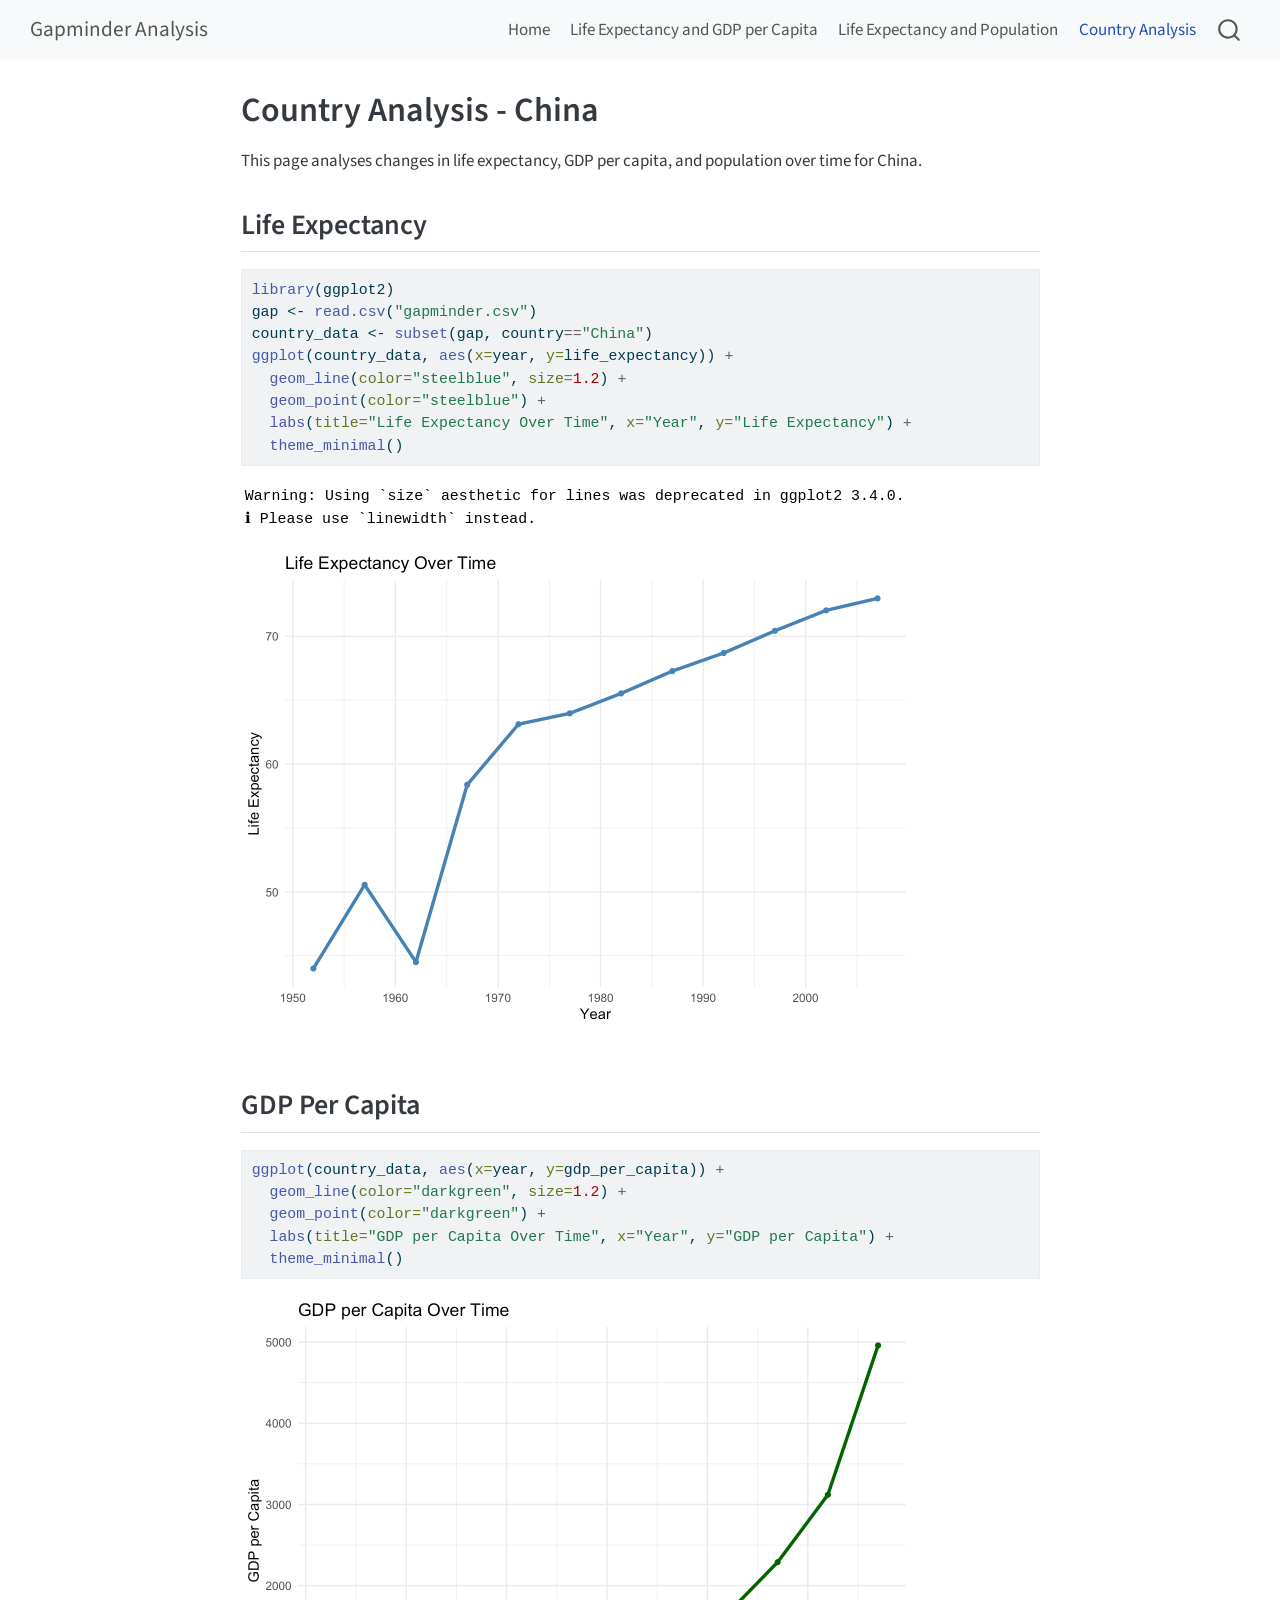
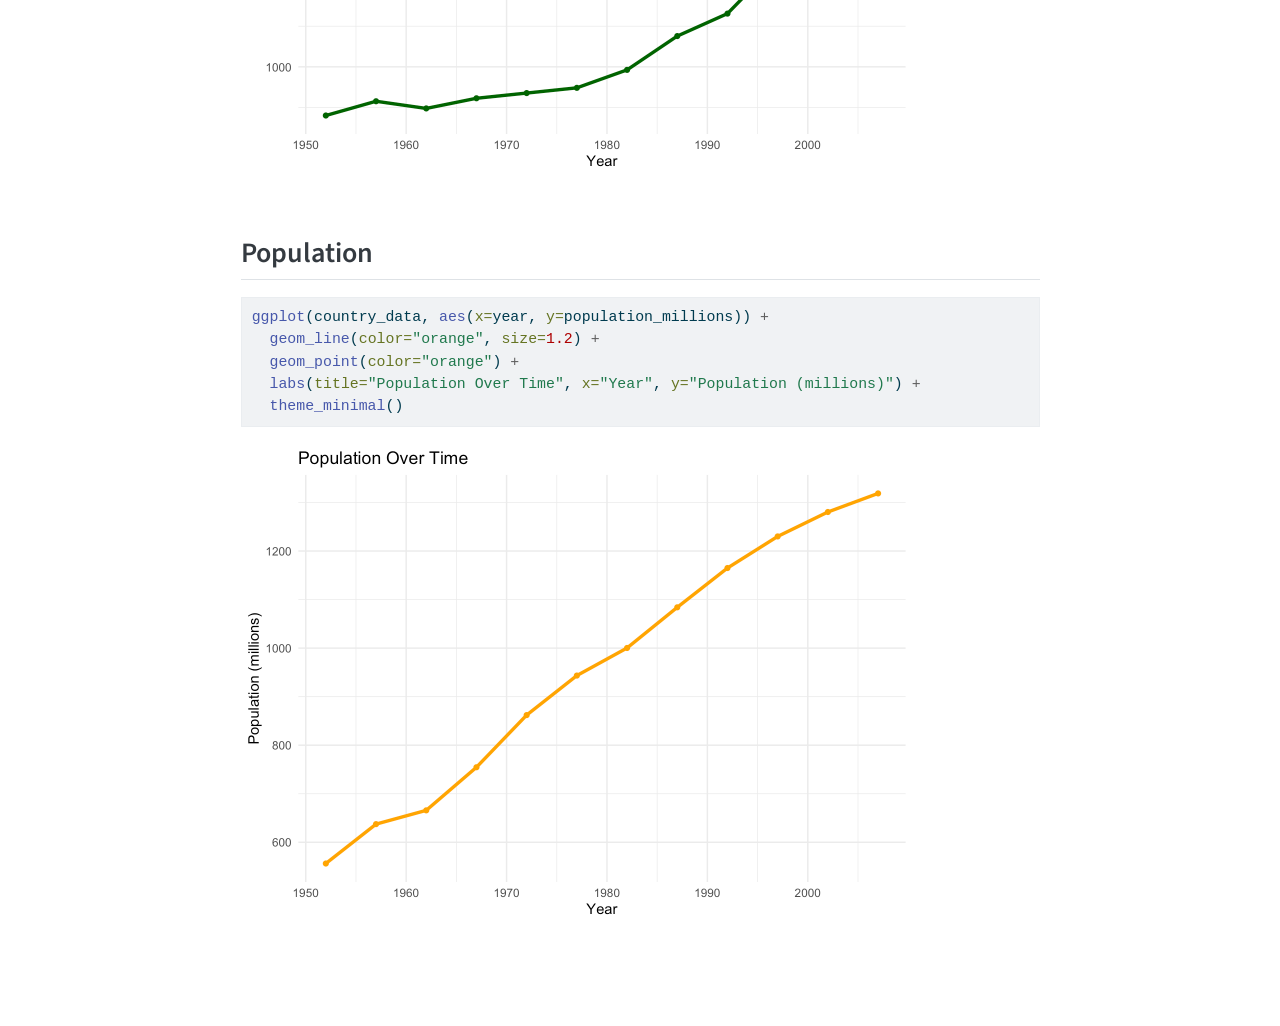
==== docs/country.html @ 9d83df92 "Final Quarto website with docs output and custom navbar" ====
<!DOCTYPE html>
<html xmlns="http://www.w3.org/1999/xhtml" lang="en" xml:lang="en"><head>

<meta charset="utf-8">
<meta name="generator" content="quarto-1.8.27">

<meta name="viewport" content="width=device-width, initial-scale=1.0, user-scalable=yes">


<title>Country Analysis - China – Gapminder Analysis</title>
<style>
code{white-space: pre-wrap;}
span.smallcaps{font-variant: small-caps;}
div.columns{display: flex; gap: min(4vw, 1.5em);}
div.column{flex: auto; overflow-x: auto;}
div.hanging-indent{margin-left: 1.5em; text-indent: -1.5em;}
ul.task-list{list-style: none;}
ul.task-list li input[type="checkbox"] {
  width: 0.8em;
  margin: 0 0.8em 0.2em -1em; /* quarto-specific, see https://github.com/quarto-dev/quarto-cli/issues/4556 */ 
  vertical-align: middle;
}
/* CSS for syntax highlighting */
html { -webkit-text-size-adjust: 100%; }
pre > code.sourceCode { white-space: pre; position: relative; }
pre > code.sourceCode > span { display: inline-block; line-height: 1.25; }
pre > code.sourceCode > span:empty { height: 1.2em; }
.sourceCode { overflow: visible; }
code.sourceCode > span { color: inherit; text-decoration: inherit; }
div.sourceCode { margin: 1em 0; }
pre.sourceCode { margin: 0; }
@media screen {
div.sourceCode { overflow: auto; }
}
@media print {
pre > code.sourceCode { white-space: pre-wrap; }
pre > code.sourceCode > span { text-indent: -5em; padding-left: 5em; }
}
pre.numberSource code
  { counter-reset: source-line 0; }
pre.numberSource code > span
  { position: relative; left: -4em; counter-increment: source-line; }
pre.numberSource code > span > a:first-child::before
  { content: counter(source-line);
    position: relative; left: -1em; text-align: right; vertical-align: baseline;
    border: none; display: inline-block;
    -webkit-touch-callout: none; -webkit-user-select: none;
    -khtml-user-select: none; -moz-user-select: none;
    -ms-user-select: none; user-select: none;
    padding: 0 4px; width: 4em;
  }
pre.numberSource { margin-left: 3em;  padding-left: 4px; }
div.sourceCode
  {   }
@media screen {
pre > code.sourceCode > span > a:first-child::before { text-decoration: underline; }
}
</style>


<script src="site_libs/quarto-nav/quarto-nav.js"></script>
<script src="site_libs/quarto-nav/headroom.min.js"></script>
<script src="site_libs/clipboard/clipboard.min.js"></script>
<script src="site_libs/quarto-search/autocomplete.umd.js"></script>
<script src="site_libs/quarto-search/fuse.min.js"></script>
<script src="site_libs/quarto-search/quarto-search.js"></script>
<meta name="quarto:offset" content="./">
<script src="site_libs/quarto-html/quarto.js" type="module"></script>
<script src="site_libs/quarto-html/tabsets/tabsets.js" type="module"></script>
<script src="site_libs/quarto-html/axe/axe-check.js" type="module"></script>
<script src="site_libs/quarto-html/popper.min.js"></script>
<script src="site_libs/quarto-html/tippy.umd.min.js"></script>
<script src="site_libs/quarto-html/anchor.min.js"></script>
<link href="site_libs/quarto-html/tippy.css" rel="stylesheet">
<link href="site_libs/quarto-html/quarto-syntax-highlighting-ed96de9b727972fe78a7b5d16c58bf87.css" rel="stylesheet" id="quarto-text-highlighting-styles">
<script src="site_libs/bootstrap/bootstrap.min.js"></script>
<link href="site_libs/bootstrap/bootstrap-icons.css" rel="stylesheet">
<link href="site_libs/bootstrap/bootstrap-5b4ad623e5705c0698d39aec6f10cf02.min.css" rel="stylesheet" append-hash="true" id="quarto-bootstrap" data-mode="light">
<script id="quarto-search-options" type="application/json">{
  "location": "navbar",
  "copy-button": false,
  "collapse-after": 3,
  "panel-placement": "end",
  "type": "overlay",
  "limit": 50,
  "keyboard-shortcut": [
    "f",
    "/",
    "s"
  ],
  "show-item-context": false,
  "language": {
    "search-no-results-text": "No results",
    "search-matching-documents-text": "matching documents",
    "search-copy-link-title": "Copy link to search",
    "search-hide-matches-text": "Hide additional matches",
    "search-more-match-text": "more match in this document",
    "search-more-matches-text": "more matches in this document",
    "search-clear-button-title": "Clear",
    "search-text-placeholder": "",
    "search-detached-cancel-button-title": "Cancel",
    "search-submit-button-title": "Submit",
    "search-label": "Search"
  }
}</script>


</head>

<body class="nav-fixed fullcontent quarto-light">

<div id="quarto-search-results"></div>
  <header id="quarto-header" class="headroom fixed-top">
    <nav class="navbar navbar-expand-lg " data-bs-theme="dark">
      <div class="navbar-container container-fluid">
      <div class="navbar-brand-container mx-auto">
    <a class="navbar-brand" href="./index.html">
    <span class="navbar-title">Gapminder Analysis</span>
    </a>
  </div>
            <div id="quarto-search" class="" title="Search"></div>
          <button class="navbar-toggler" type="button" data-bs-toggle="collapse" data-bs-target="#navbarCollapse" aria-controls="navbarCollapse" role="menu" aria-expanded="false" aria-label="Toggle navigation" onclick="if (window.quartoToggleHeadroom) { window.quartoToggleHeadroom(); }">
  <span class="navbar-toggler-icon"></span>
</button>
          <div class="collapse navbar-collapse" id="navbarCollapse">
            <ul class="navbar-nav navbar-nav-scroll ms-auto">
  <li class="nav-item">
    <a class="nav-link" href="./index.html"> 
<span class="menu-text">Home</span></a>
  </li>  
  <li class="nav-item">
    <a class="nav-link" href="./life-gdp.html"> 
<span class="menu-text">Life Expectancy and GDP per Capita</span></a>
  </li>  
  <li class="nav-item">
    <a class="nav-link" href="./life-population.html"> 
<span class="menu-text">Life Expectancy and Population</span></a>
  </li>  
  <li class="nav-item">
    <a class="nav-link active" href="./country.html" aria-current="page"> 
<span class="menu-text">Country Analysis</span></a>
  </li>  
</ul>
          </div> <!-- /navcollapse -->
            <div class="quarto-navbar-tools">
</div>
      </div> <!-- /container-fluid -->
    </nav>
</header>
<!-- content -->
<div id="quarto-content" class="quarto-container page-columns page-rows-contents page-layout-article page-navbar">
<!-- sidebar -->
<!-- margin-sidebar -->
    
<!-- main -->
<main class="content" id="quarto-document-content">

<header id="title-block-header" class="quarto-title-block default">
<div class="quarto-title">
<h1 class="title">Country Analysis - China</h1>
</div>



<div class="quarto-title-meta">

    
  
    
  </div>
  


</header>


<p>This page analyses changes in life expectancy, GDP per capita, and population over time for China.</p>
<section id="life-expectancy" class="level2">
<h2 class="anchored" data-anchor-id="life-expectancy">Life Expectancy</h2>
<div class="cell">
<div class="code-copy-outer-scaffold"><div class="sourceCode cell-code" id="cb1"><pre class="sourceCode r code-with-copy"><code class="sourceCode r"><span id="cb1-1"><a href="#cb1-1" aria-hidden="true" tabindex="-1"></a><span class="fu">library</span>(ggplot2)</span>
<span id="cb1-2"><a href="#cb1-2" aria-hidden="true" tabindex="-1"></a>gap <span class="ot">&lt;-</span> <span class="fu">read.csv</span>(<span class="st">"gapminder.csv"</span>)</span>
<span id="cb1-3"><a href="#cb1-3" aria-hidden="true" tabindex="-1"></a>country_data <span class="ot">&lt;-</span> <span class="fu">subset</span>(gap, country<span class="sc">==</span><span class="st">"China"</span>)</span>
<span id="cb1-4"><a href="#cb1-4" aria-hidden="true" tabindex="-1"></a><span class="fu">ggplot</span>(country_data, <span class="fu">aes</span>(<span class="at">x=</span>year, <span class="at">y=</span>life_expectancy)) <span class="sc">+</span></span>
<span id="cb1-5"><a href="#cb1-5" aria-hidden="true" tabindex="-1"></a>  <span class="fu">geom_line</span>(<span class="at">color=</span><span class="st">"steelblue"</span>, <span class="at">size=</span><span class="fl">1.2</span>) <span class="sc">+</span></span>
<span id="cb1-6"><a href="#cb1-6" aria-hidden="true" tabindex="-1"></a>  <span class="fu">geom_point</span>(<span class="at">color=</span><span class="st">"steelblue"</span>) <span class="sc">+</span></span>
<span id="cb1-7"><a href="#cb1-7" aria-hidden="true" tabindex="-1"></a>  <span class="fu">labs</span>(<span class="at">title=</span><span class="st">"Life Expectancy Over Time"</span>, <span class="at">x=</span><span class="st">"Year"</span>, <span class="at">y=</span><span class="st">"Life Expectancy"</span>) <span class="sc">+</span></span>
<span id="cb1-8"><a href="#cb1-8" aria-hidden="true" tabindex="-1"></a>  <span class="fu">theme_minimal</span>()</span></code></pre></div><button title="Copy to Clipboard" class="code-copy-button"><i class="bi"></i></button></div>
<div class="cell-output cell-output-stderr">
<pre><code>Warning: Using `size` aesthetic for lines was deprecated in ggplot2 3.4.0.
ℹ Please use `linewidth` instead.</code></pre>
</div>
<div class="cell-output-display">
<div>
<figure class="figure">
<p><img src="country_files/figure-html/unnamed-chunk-1-1.png" class="img-fluid figure-img" width="672"></p>
</figure>
</div>
</div>
</div>
</section>
<section id="gdp-per-capita" class="level2">
<h2 class="anchored" data-anchor-id="gdp-per-capita">GDP Per Capita</h2>
<div class="cell">
<div class="code-copy-outer-scaffold"><div class="sourceCode cell-code" id="cb3"><pre class="sourceCode r code-with-copy"><code class="sourceCode r"><span id="cb3-1"><a href="#cb3-1" aria-hidden="true" tabindex="-1"></a><span class="fu">ggplot</span>(country_data, <span class="fu">aes</span>(<span class="at">x=</span>year, <span class="at">y=</span>gdp_per_capita)) <span class="sc">+</span></span>
<span id="cb3-2"><a href="#cb3-2" aria-hidden="true" tabindex="-1"></a>  <span class="fu">geom_line</span>(<span class="at">color=</span><span class="st">"darkgreen"</span>, <span class="at">size=</span><span class="fl">1.2</span>) <span class="sc">+</span></span>
<span id="cb3-3"><a href="#cb3-3" aria-hidden="true" tabindex="-1"></a>  <span class="fu">geom_point</span>(<span class="at">color=</span><span class="st">"darkgreen"</span>) <span class="sc">+</span></span>
<span id="cb3-4"><a href="#cb3-4" aria-hidden="true" tabindex="-1"></a>  <span class="fu">labs</span>(<span class="at">title=</span><span class="st">"GDP per Capita Over Time"</span>, <span class="at">x=</span><span class="st">"Year"</span>, <span class="at">y=</span><span class="st">"GDP per Capita"</span>) <span class="sc">+</span></span>
<span id="cb3-5"><a href="#cb3-5" aria-hidden="true" tabindex="-1"></a>  <span class="fu">theme_minimal</span>()</span></code></pre></div><button title="Copy to Clipboard" class="code-copy-button"><i class="bi"></i></button></div>
<div class="cell-output-display">
<div>
<figure class="figure">
<p><img src="country_files/figure-html/unnamed-chunk-2-1.png" class="img-fluid figure-img" width="672"></p>
</figure>
</div>
</div>
</div>
</section>
<section id="population" class="level2">
<h2 class="anchored" data-anchor-id="population">Population</h2>
<div class="cell">
<div class="code-copy-outer-scaffold"><div class="sourceCode cell-code" id="cb4"><pre class="sourceCode r code-with-copy"><code class="sourceCode r"><span id="cb4-1"><a href="#cb4-1" aria-hidden="true" tabindex="-1"></a><span class="fu">ggplot</span>(country_data, <span class="fu">aes</span>(<span class="at">x=</span>year, <span class="at">y=</span>population_millions)) <span class="sc">+</span></span>
<span id="cb4-2"><a href="#cb4-2" aria-hidden="true" tabindex="-1"></a>  <span class="fu">geom_line</span>(<span class="at">color=</span><span class="st">"orange"</span>, <span class="at">size=</span><span class="fl">1.2</span>) <span class="sc">+</span></span>
<span id="cb4-3"><a href="#cb4-3" aria-hidden="true" tabindex="-1"></a>  <span class="fu">geom_point</span>(<span class="at">color=</span><span class="st">"orange"</span>) <span class="sc">+</span></span>
<span id="cb4-4"><a href="#cb4-4" aria-hidden="true" tabindex="-1"></a>  <span class="fu">labs</span>(<span class="at">title=</span><span class="st">"Population Over Time"</span>, <span class="at">x=</span><span class="st">"Year"</span>, <span class="at">y=</span><span class="st">"Population (millions)"</span>) <span class="sc">+</span></span>
<span id="cb4-5"><a href="#cb4-5" aria-hidden="true" tabindex="-1"></a>  <span class="fu">theme_minimal</span>()</span></code></pre></div><button title="Copy to Clipboard" class="code-copy-button"><i class="bi"></i></button></div>
<div class="cell-output-display">
<div>
<figure class="figure">
<p><img src="country_files/figure-html/unnamed-chunk-3-1.png" class="img-fluid figure-img" width="672"></p>
</figure>
</div>
</div>
</div>


</section>

</main> <!-- /main -->
<script id="quarto-html-after-body" type="application/javascript">
  window.document.addEventListener("DOMContentLoaded", function (event) {
    const icon = "";
    const anchorJS = new window.AnchorJS();
    anchorJS.options = {
      placement: 'right',
      icon: icon
    };
    anchorJS.add('.anchored');
    const isCodeAnnotation = (el) => {
      for (const clz of el.classList) {
        if (clz.startsWith('code-annotation-')) {                     
          return true;
        }
      }
      return false;
    }
    const onCopySuccess = function(e) {
      // button target
      const button = e.trigger;
      // don't keep focus
      button.blur();
      // flash "checked"
      button.classList.add('code-copy-button-checked');
      var currentTitle = button.getAttribute("title");
      button.setAttribute("title", "Copied!");
      let tooltip;
      if (window.bootstrap) {
        button.setAttribute("data-bs-toggle", "tooltip");
        button.setAttribute("data-bs-placement", "left");
        button.setAttribute("data-bs-title", "Copied!");
        tooltip = new bootstrap.Tooltip(button, 
          { trigger: "manual", 
            customClass: "code-copy-button-tooltip",
            offset: [0, -8]});
        tooltip.show();    
      }
      setTimeout(function() {
        if (tooltip) {
          tooltip.hide();
          button.removeAttribute("data-bs-title");
          button.removeAttribute("data-bs-toggle");
          button.removeAttribute("data-bs-placement");
        }
        button.setAttribute("title", currentTitle);
        button.classList.remove('code-copy-button-checked');
      }, 1000);
      // clear code selection
      e.clearSelection();
    }
    const getTextToCopy = function(trigger) {
      const outerScaffold = trigger.parentElement.cloneNode(true);
      const codeEl = outerScaffold.querySelector('code');
      for (const childEl of codeEl.children) {
        if (isCodeAnnotation(childEl)) {
          childEl.remove();
        }
      }
      return codeEl.innerText;
    }
    const clipboard = new window.ClipboardJS('.code-copy-button:not([data-in-quarto-modal])', {
      text: getTextToCopy
    });
    clipboard.on('success', onCopySuccess);
    if (window.document.getElementById('quarto-embedded-source-code-modal')) {
      const clipboardModal = new window.ClipboardJS('.code-copy-button[data-in-quarto-modal]', {
        text: getTextToCopy,
        container: window.document.getElementById('quarto-embedded-source-code-modal')
      });
      clipboardModal.on('success', onCopySuccess);
    }
      var localhostRegex = new RegExp(/^(?:http|https):\/\/localhost\:?[0-9]*\//);
      var mailtoRegex = new RegExp(/^mailto:/);
        var filterRegex = new RegExp('/' + window.location.host + '/');
      var isInternal = (href) => {
          return filterRegex.test(href) || localhostRegex.test(href) || mailtoRegex.test(href);
      }
      // Inspect non-navigation links and adorn them if external
     var links = window.document.querySelectorAll('a[href]:not(.nav-link):not(.navbar-brand):not(.toc-action):not(.sidebar-link):not(.sidebar-item-toggle):not(.pagination-link):not(.no-external):not([aria-hidden]):not(.dropdown-item):not(.quarto-navigation-tool):not(.about-link)');
      for (var i=0; i<links.length; i++) {
        const link = links[i];
        if (!isInternal(link.href)) {
          // undo the damage that might have been done by quarto-nav.js in the case of
          // links that we want to consider external
          if (link.dataset.originalHref !== undefined) {
            link.href = link.dataset.originalHref;
          }
        }
      }
    function tippyHover(el, contentFn, onTriggerFn, onUntriggerFn) {
      const config = {
        allowHTML: true,
        maxWidth: 500,
        delay: 100,
        arrow: false,
        appendTo: function(el) {
            return el.parentElement;
        },
        interactive: true,
        interactiveBorder: 10,
        theme: 'quarto',
        placement: 'bottom-start',
      };
      if (contentFn) {
        config.content = contentFn;
      }
      if (onTriggerFn) {
        config.onTrigger = onTriggerFn;
      }
      if (onUntriggerFn) {
        config.onUntrigger = onUntriggerFn;
      }
      window.tippy(el, config); 
    }
    const noterefs = window.document.querySelectorAll('a[role="doc-noteref"]');
    for (var i=0; i<noterefs.length; i++) {
      const ref = noterefs[i];
      tippyHover(ref, function() {
        // use id or data attribute instead here
        let href = ref.getAttribute('data-footnote-href') || ref.getAttribute('href');
        try { href = new URL(href).hash; } catch {}
        const id = href.replace(/^#\/?/, "");
        const note = window.document.getElementById(id);
        if (note) {
          return note.innerHTML;
        } else {
          return "";
        }
      });
    }
    const xrefs = window.document.querySelectorAll('a.quarto-xref');
    const processXRef = (id, note) => {
      // Strip column container classes
      const stripColumnClz = (el) => {
        el.classList.remove("page-full", "page-columns");
        if (el.children) {
          for (const child of el.children) {
            stripColumnClz(child);
          }
        }
      }
      stripColumnClz(note)
      if (id === null || id.startsWith('sec-')) {
        // Special case sections, only their first couple elements
        const container = document.createElement("div");
        if (note.children && note.children.length > 2) {
          container.appendChild(note.children[0].cloneNode(true));
          for (let i = 1; i < note.children.length; i++) {
            const child = note.children[i];
            if (child.tagName === "P" && child.innerText === "") {
              continue;
            } else {
              container.appendChild(child.cloneNode(true));
              break;
            }
          }
          if (window.Quarto?.typesetMath) {
            window.Quarto.typesetMath(container);
          }
          return container.innerHTML
        } else {
          if (window.Quarto?.typesetMath) {
            window.Quarto.typesetMath(note);
          }
          return note.innerHTML;
        }
      } else {
        // Remove any anchor links if they are present
        const anchorLink = note.querySelector('a.anchorjs-link');
        if (anchorLink) {
          anchorLink.remove();
        }
        if (window.Quarto?.typesetMath) {
          window.Quarto.typesetMath(note);
        }
        if (note.classList.contains("callout")) {
          return note.outerHTML;
        } else {
          return note.innerHTML;
        }
      }
    }
    for (var i=0; i<xrefs.length; i++) {
      const xref = xrefs[i];
      tippyHover(xref, undefined, function(instance) {
        instance.disable();
        let url = xref.getAttribute('href');
        let hash = undefined; 
        if (url.startsWith('#')) {
          hash = url;
        } else {
          try { hash = new URL(url).hash; } catch {}
        }
        if (hash) {
          const id = hash.replace(/^#\/?/, "");
          const note = window.document.getElementById(id);
          if (note !== null) {
            try {
              const html = processXRef(id, note.cloneNode(true));
              instance.setContent(html);
            } finally {
              instance.enable();
              instance.show();
            }
          } else {
            // See if we can fetch this
            fetch(url.split('#')[0])
            .then(res => res.text())
            .then(html => {
              const parser = new DOMParser();
              const htmlDoc = parser.parseFromString(html, "text/html");
              const note = htmlDoc.getElementById(id);
              if (note !== null) {
                const html = processXRef(id, note);
                instance.setContent(html);
              } 
            }).finally(() => {
              instance.enable();
              instance.show();
            });
          }
        } else {
          // See if we can fetch a full url (with no hash to target)
          // This is a special case and we should probably do some content thinning / targeting
          fetch(url)
          .then(res => res.text())
          .then(html => {
            const parser = new DOMParser();
            const htmlDoc = parser.parseFromString(html, "text/html");
            const note = htmlDoc.querySelector('main.content');
            if (note !== null) {
              // This should only happen for chapter cross references
              // (since there is no id in the URL)
              // remove the first header
              if (note.children.length > 0 && note.children[0].tagName === "HEADER") {
                note.children[0].remove();
              }
              const html = processXRef(null, note);
              instance.setContent(html);
            } 
          }).finally(() => {
            instance.enable();
            instance.show();
          });
        }
      }, function(instance) {
      });
    }
        let selectedAnnoteEl;
        const selectorForAnnotation = ( cell, annotation) => {
          let cellAttr = 'data-code-cell="' + cell + '"';
          let lineAttr = 'data-code-annotation="' +  annotation + '"';
          const selector = 'span[' + cellAttr + '][' + lineAttr + ']';
          return selector;
        }
        const selectCodeLines = (annoteEl) => {
          const doc = window.document;
          const targetCell = annoteEl.getAttribute("data-target-cell");
          const targetAnnotation = annoteEl.getAttribute("data-target-annotation");
          const annoteSpan = window.document.querySelector(selectorForAnnotation(targetCell, targetAnnotation));
          const lines = annoteSpan.getAttribute("data-code-lines").split(",");
          const lineIds = lines.map((line) => {
            return targetCell + "-" + line;
          })
          let top = null;
          let height = null;
          let parent = null;
          if (lineIds.length > 0) {
              //compute the position of the single el (top and bottom and make a div)
              const el = window.document.getElementById(lineIds[0]);
              top = el.offsetTop;
              height = el.offsetHeight;
              parent = el.parentElement.parentElement;
            if (lineIds.length > 1) {
              const lastEl = window.document.getElementById(lineIds[lineIds.length - 1]);
              const bottom = lastEl.offsetTop + lastEl.offsetHeight;
              height = bottom - top;
            }
            if (top !== null && height !== null && parent !== null) {
              // cook up a div (if necessary) and position it 
              let div = window.document.getElementById("code-annotation-line-highlight");
              if (div === null) {
                div = window.document.createElement("div");
                div.setAttribute("id", "code-annotation-line-highlight");
                div.style.position = 'absolute';
                parent.appendChild(div);
              }
              div.style.top = top - 2 + "px";
              div.style.height = height + 4 + "px";
              div.style.left = 0;
              let gutterDiv = window.document.getElementById("code-annotation-line-highlight-gutter");
              if (gutterDiv === null) {
                gutterDiv = window.document.createElement("div");
                gutterDiv.setAttribute("id", "code-annotation-line-highlight-gutter");
                gutterDiv.style.position = 'absolute';
                const codeCell = window.document.getElementById(targetCell);
                const gutter = codeCell.querySelector('.code-annotation-gutter');
                gutter.appendChild(gutterDiv);
              }
              gutterDiv.style.top = top - 2 + "px";
              gutterDiv.style.height = height + 4 + "px";
            }
            selectedAnnoteEl = annoteEl;
          }
        };
        const unselectCodeLines = () => {
          const elementsIds = ["code-annotation-line-highlight", "code-annotation-line-highlight-gutter"];
          elementsIds.forEach((elId) => {
            const div = window.document.getElementById(elId);
            if (div) {
              div.remove();
            }
          });
          selectedAnnoteEl = undefined;
        };
          // Handle positioning of the toggle
      window.addEventListener(
        "resize",
        throttle(() => {
          elRect = undefined;
          if (selectedAnnoteEl) {
            selectCodeLines(selectedAnnoteEl);
          }
        }, 10)
      );
      function throttle(fn, ms) {
      let throttle = false;
      let timer;
        return (...args) => {
          if(!throttle) { // first call gets through
              fn.apply(this, args);
              throttle = true;
          } else { // all the others get throttled
              if(timer) clearTimeout(timer); // cancel #2
              timer = setTimeout(() => {
                fn.apply(this, args);
                timer = throttle = false;
              }, ms);
          }
        };
      }
        // Attach click handler to the DT
        const annoteDls = window.document.querySelectorAll('dt[data-target-cell]');
        for (const annoteDlNode of annoteDls) {
          annoteDlNode.addEventListener('click', (event) => {
            const clickedEl = event.target;
            if (clickedEl !== selectedAnnoteEl) {
              unselectCodeLines();
              const activeEl = window.document.querySelector('dt[data-target-cell].code-annotation-active');
              if (activeEl) {
                activeEl.classList.remove('code-annotation-active');
              }
              selectCodeLines(clickedEl);
              clickedEl.classList.add('code-annotation-active');
            } else {
              // Unselect the line
              unselectCodeLines();
              clickedEl.classList.remove('code-annotation-active');
            }
          });
        }
    const findCites = (el) => {
      const parentEl = el.parentElement;
      if (parentEl) {
        const cites = parentEl.dataset.cites;
        if (cites) {
          return {
            el,
            cites: cites.split(' ')
          };
        } else {
          return findCites(el.parentElement)
        }
      } else {
        return undefined;
      }
    };
    var bibliorefs = window.document.querySelectorAll('a[role="doc-biblioref"]');
    for (var i=0; i<bibliorefs.length; i++) {
      const ref = bibliorefs[i];
      const citeInfo = findCites(ref);
      if (citeInfo) {
        tippyHover(citeInfo.el, function() {
          var popup = window.document.createElement('div');
          citeInfo.cites.forEach(function(cite) {
            var citeDiv = window.document.createElement('div');
            citeDiv.classList.add('hanging-indent');
            citeDiv.classList.add('csl-entry');
            var biblioDiv = window.document.getElementById('ref-' + cite);
            if (biblioDiv) {
              citeDiv.innerHTML = biblioDiv.innerHTML;
            }
            popup.appendChild(citeDiv);
          });
          return popup.innerHTML;
        });
      }
    }
  });
  </script>
</div> <!-- /content -->




</body></html>
---- docs/site_libs/quarto-html/tippy.css ----
.tippy-box[data-animation=fade][data-state=hidden]{opacity:0}[data-tippy-root]{max-width:calc(100vw - 10px)}.tippy-box{position:relative;background-color:#333;color:#fff;border-radius:4px;font-size:14px;line-height:1.4;white-space:normal;outline:0;transition-property:transform,visibility,opacity}.tippy-box[data-placement^=top]>.tippy-arrow{bottom:0}.tippy-box[data-placement^=top]>.tippy-arrow:before{bottom:-7px;left:0;border-width:8px 8px 0;border-top-color:initial;transform-origin:center top}.tippy-box[data-placement^=bottom]>.tippy-arrow{top:0}.tippy-box[data-placement^=bottom]>.tippy-arrow:before{top:-7px;left:0;border-width:0 8px 8px;border-bottom-color:initial;transform-origin:center bottom}.tippy-box[data-placement^=left]>.tippy-arrow{right:0}.tippy-box[data-placement^=left]>.tippy-arrow:before{border-width:8px 0 8px 8px;border-left-color:initial;right:-7px;transform-origin:center left}.tippy-box[data-placement^=right]>.tippy-arrow{left:0}.tippy-box[data-placement^=right]>.tippy-arrow:before{left:-7px;border-width:8px 8px 8px 0;border-right-color:initial;transform-origin:center right}.tippy-box[data-inertia][data-state=visible]{transition-timing-function:cubic-bezier(.54,1.5,.38,1.11)}.tippy-arrow{width:16px;height:16px;color:#333}.tippy-arrow:before{content:"";position:absolute;border-color:transparent;border-style:solid}.tippy-content{position:relative;padding:5px 9px;z-index:1}
---- docs/site_libs/quarto-html/quarto-syntax-highlighting-ed96de9b727972fe78a7b5d16c58bf87.css ----
/* quarto syntax highlight colors */
:root {
  --quarto-hl-ot-color: #003B4F;
  --quarto-hl-at-color: #657422;
  --quarto-hl-ss-color: #20794D;
  --quarto-hl-an-color: #5E5E5E;
  --quarto-hl-fu-color: #4758AB;
  --quarto-hl-st-color: #20794D;
  --quarto-hl-cf-color: #003B4F;
  --quarto-hl-op-color: #5E5E5E;
  --quarto-hl-er-color: #AD0000;
  --quarto-hl-bn-color: #AD0000;
  --quarto-hl-al-color: #AD0000;
  --quarto-hl-va-color: #111111;
  --quarto-hl-bu-color: inherit;
  --quarto-hl-ex-color: inherit;
  --quarto-hl-pp-color: #AD0000;
  --quarto-hl-in-color: #5E5E5E;
  --quarto-hl-vs-color: #20794D;
  --quarto-hl-wa-color: #5E5E5E;
  --quarto-hl-do-color: #5E5E5E;
  --quarto-hl-im-color: #00769E;
  --quarto-hl-ch-color: #20794D;
  --quarto-hl-dt-color: #AD0000;
  --quarto-hl-fl-color: #AD0000;
  --quarto-hl-co-color: #5E5E5E;
  --quarto-hl-cv-color: #5E5E5E;
  --quarto-hl-cn-color: #8f5902;
  --quarto-hl-sc-color: #5E5E5E;
  --quarto-hl-dv-color: #AD0000;
  --quarto-hl-kw-color: #003B4F;
}

/* other quarto variables */
:root {
  --quarto-font-monospace: SFMono-Regular, Menlo, Monaco, Consolas, "Liberation Mono", "Courier New", monospace;
}

/* syntax highlight based on Pandoc's rules */
pre > code.sourceCode > span {
  color: #003B4F;
}

code.sourceCode > span {
  color: #003B4F;
}

div.sourceCode,
div.sourceCode pre.sourceCode {
  color: #003B4F;
}

/* Normal */
code span {
  color: #003B4F;
}

/* Alert */
code span.al {
  color: #AD0000;
  font-style: inherit;
}

/* Annotation */
code span.an {
  color: #5E5E5E;
  font-style: inherit;
}

/* Attribute */
code span.at {
  color: #657422;
  font-style: inherit;
}

/* BaseN */
code span.bn {
  color: #AD0000;
  font-style: inherit;
}

/* BuiltIn */
code span.bu {
  font-style: inherit;
}

/* ControlFlow */
code span.cf {
  color: #003B4F;
  font-weight: bold;
  font-style: inherit;
}

/* Char */
code span.ch {
  color: #20794D;
  font-style: inherit;
}

/* Constant */
code span.cn {
  color: #8f5902;
  font-style: inherit;
}

/* Comment */
code span.co {
  color: #5E5E5E;
  font-style: inherit;
}

/* CommentVar */
code span.cv {
  color: #5E5E5E;
  font-style: italic;
}

/* Documentation */
code span.do {
  color: #5E5E5E;
  font-style: italic;
}

/* DataType */
code span.dt {
  color: #AD0000;
  font-style: inherit;
}

/* DecVal */
code span.dv {
  color: #AD0000;
  font-style: inherit;
}

/* Error */
code span.er {
  color: #AD0000;
  font-style: inherit;
}

/* Extension */
code span.ex {
  font-style: inherit;
}

/* Float */
code span.fl {
  color: #AD0000;
  font-style: inherit;
}

/* Function */
code span.fu {
  color: #4758AB;
  font-style: inherit;
}

/* Import */
code span.im {
  color: #00769E;
  font-style: inherit;
}

/* Information */
code span.in {
  color: #5E5E5E;
  font-style: inherit;
}

/* Keyword */
code span.kw {
  color: #003B4F;
  font-weight: bold;
  font-style: inherit;
}

/* Operator */
code span.op {
  color: #5E5E5E;
  font-style: inherit;
}

/* Other */
code span.ot {
  color: #003B4F;
  font-style: inherit;
}

/* Preprocessor */
code span.pp {
  color: #AD0000;
  font-style: inherit;
}

/* SpecialChar */
code span.sc {
  color: #5E5E5E;
  font-style: inherit;
}

/* SpecialString */
code span.ss {
  color: #20794D;
  font-style: inherit;
}

/* String */
code span.st {
  color: #20794D;
  font-style: inherit;
}

/* Variable */
code span.va {
  color: #111111;
  font-style: inherit;
}

/* VerbatimString */
code span.vs {
  color: #20794D;
  font-style: inherit;
}

/* Warning */
code span.wa {
  color: #5E5E5E;
  font-style: italic;
}

.prevent-inlining {
  content: "</";
}

/*# sourceMappingURL=0920dd6d7437995b8cdf7429764427b1.css.map */
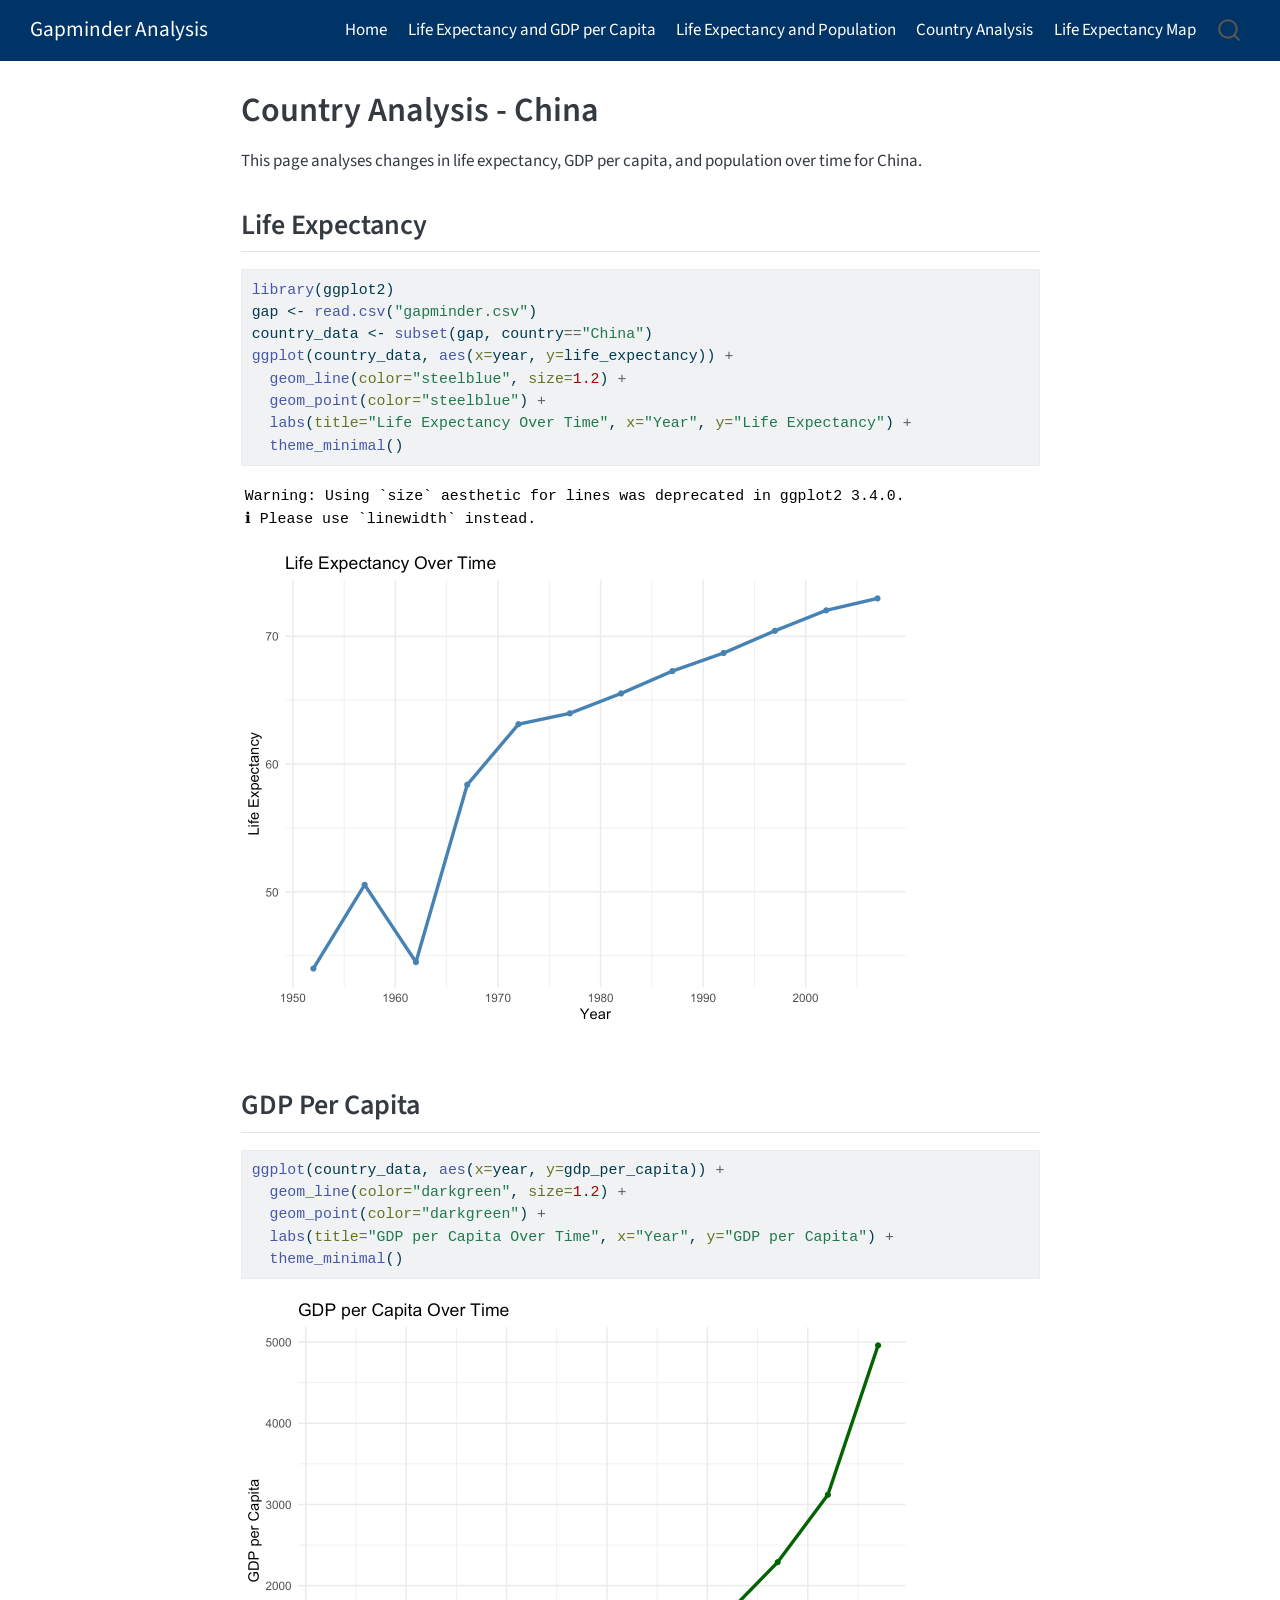
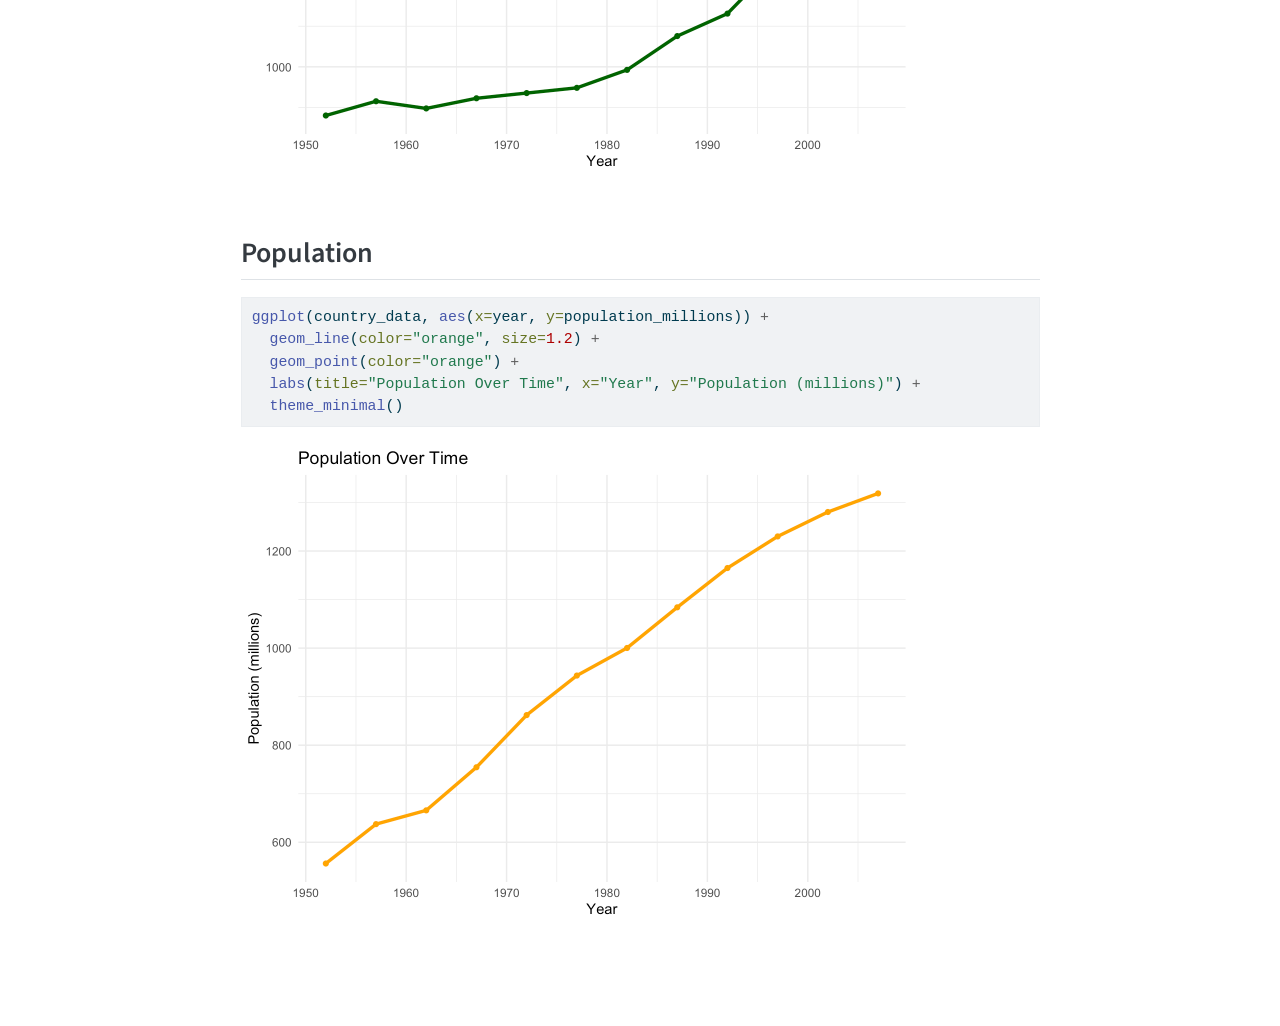
==== commit ece55b32: "Render Quarto website to docs folder" ====
--- a/docs/country.html
+++ b/docs/country.html
@@ -105,6 +105,7 @@
 }</script>
 
 
+<link rel="stylesheet" href="custom.css">
 </head>
 
 <body class="nav-fixed fullcontent quarto-light">
@@ -139,6 +140,10 @@
   <li class="nav-item">
     <a class="nav-link active" href="./country.html" aria-current="page"> 
 <span class="menu-text">Country Analysis</span></a>
+  </li>  
+  <li class="nav-item">
+    <a class="nav-link" href="./life-map.html"> 
+<span class="menu-text">Life Expectancy Map</span></a>
   </li>  
 </ul>
           </div> <!-- /navcollapse -->
--- a/docs/custom.css
+++ b/docs/custom.css
@@ -0,0 +1,29 @@
+
+.navbar {
+  background-color: #003366 !important;
+}
+
+.navbar a, .navbar-brand {
+  color: #ffffff !important;
+
+.navbar a:hover {
+  color: #ffcc00 !important;
+}
+
+h1, h2, h3 {
+  color: #003366 !important;
+  font-family: "Arial", sans-serif;
+}
+
+body {
+  color: #222222 !important;
+  font-family: "Verdana", sans-serif;
+}
+
+a {
+  color: #006699 !important;
+}
+
+a:hover {
+  color: #ff6600 !important;
+}
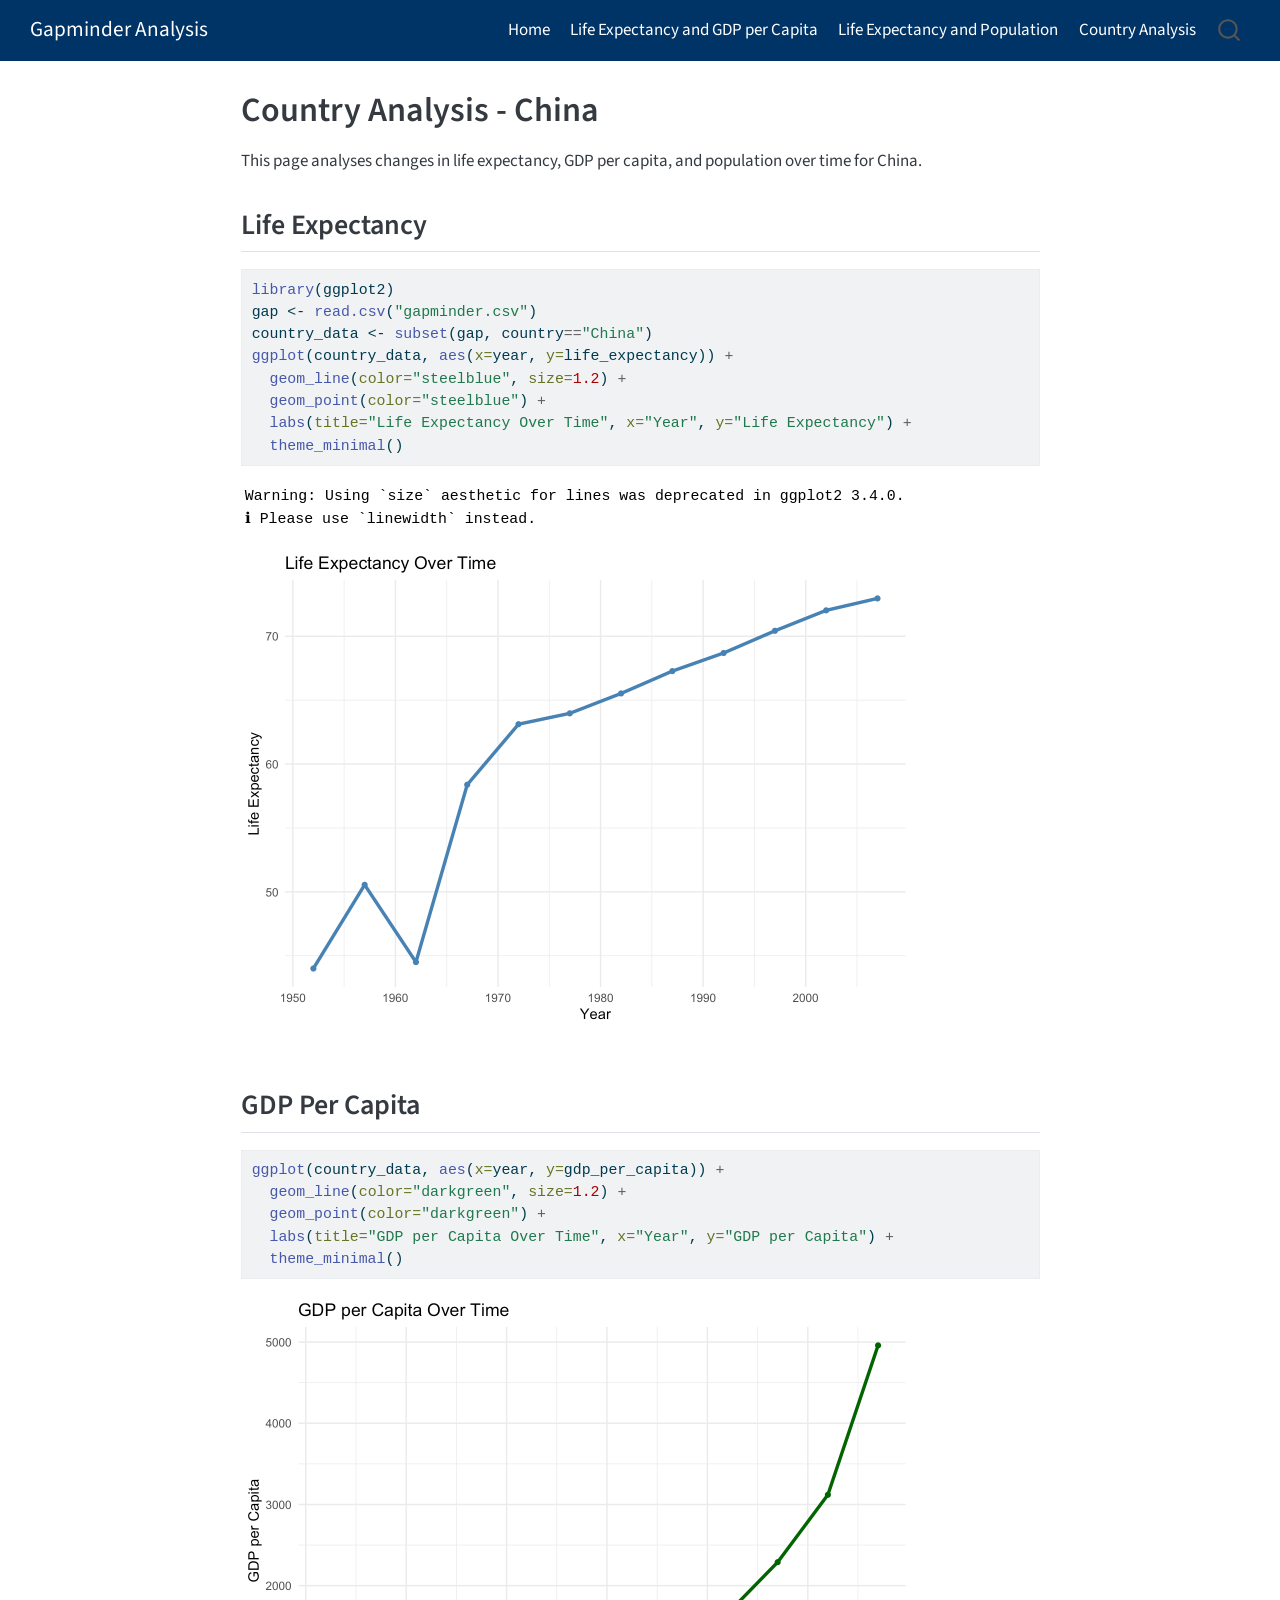
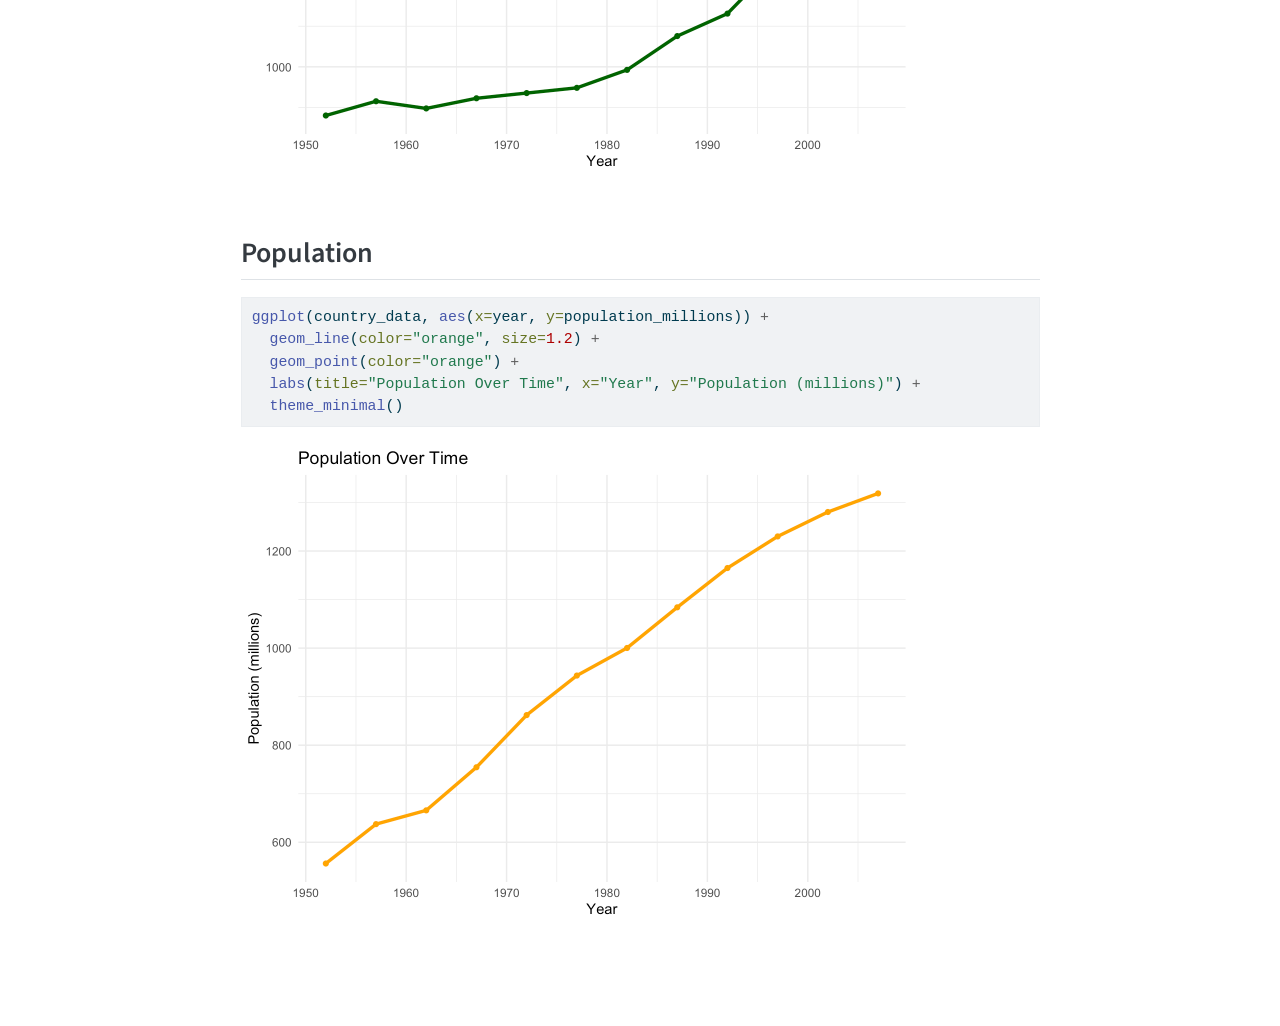
==== commit b477f996: "remove" ====
--- a/docs/country.html
+++ b/docs/country.html
@@ -141,10 +141,6 @@
     <a class="nav-link active" href="./country.html" aria-current="page"> 
 <span class="menu-text">Country Analysis</span></a>
   </li>  
-  <li class="nav-item">
-    <a class="nav-link" href="./life-map.html"> 
-<span class="menu-text">Life Expectancy Map</span></a>
-  </li>  
 </ul>
           </div> <!-- /navcollapse -->
             <div class="quarto-navbar-tools">
